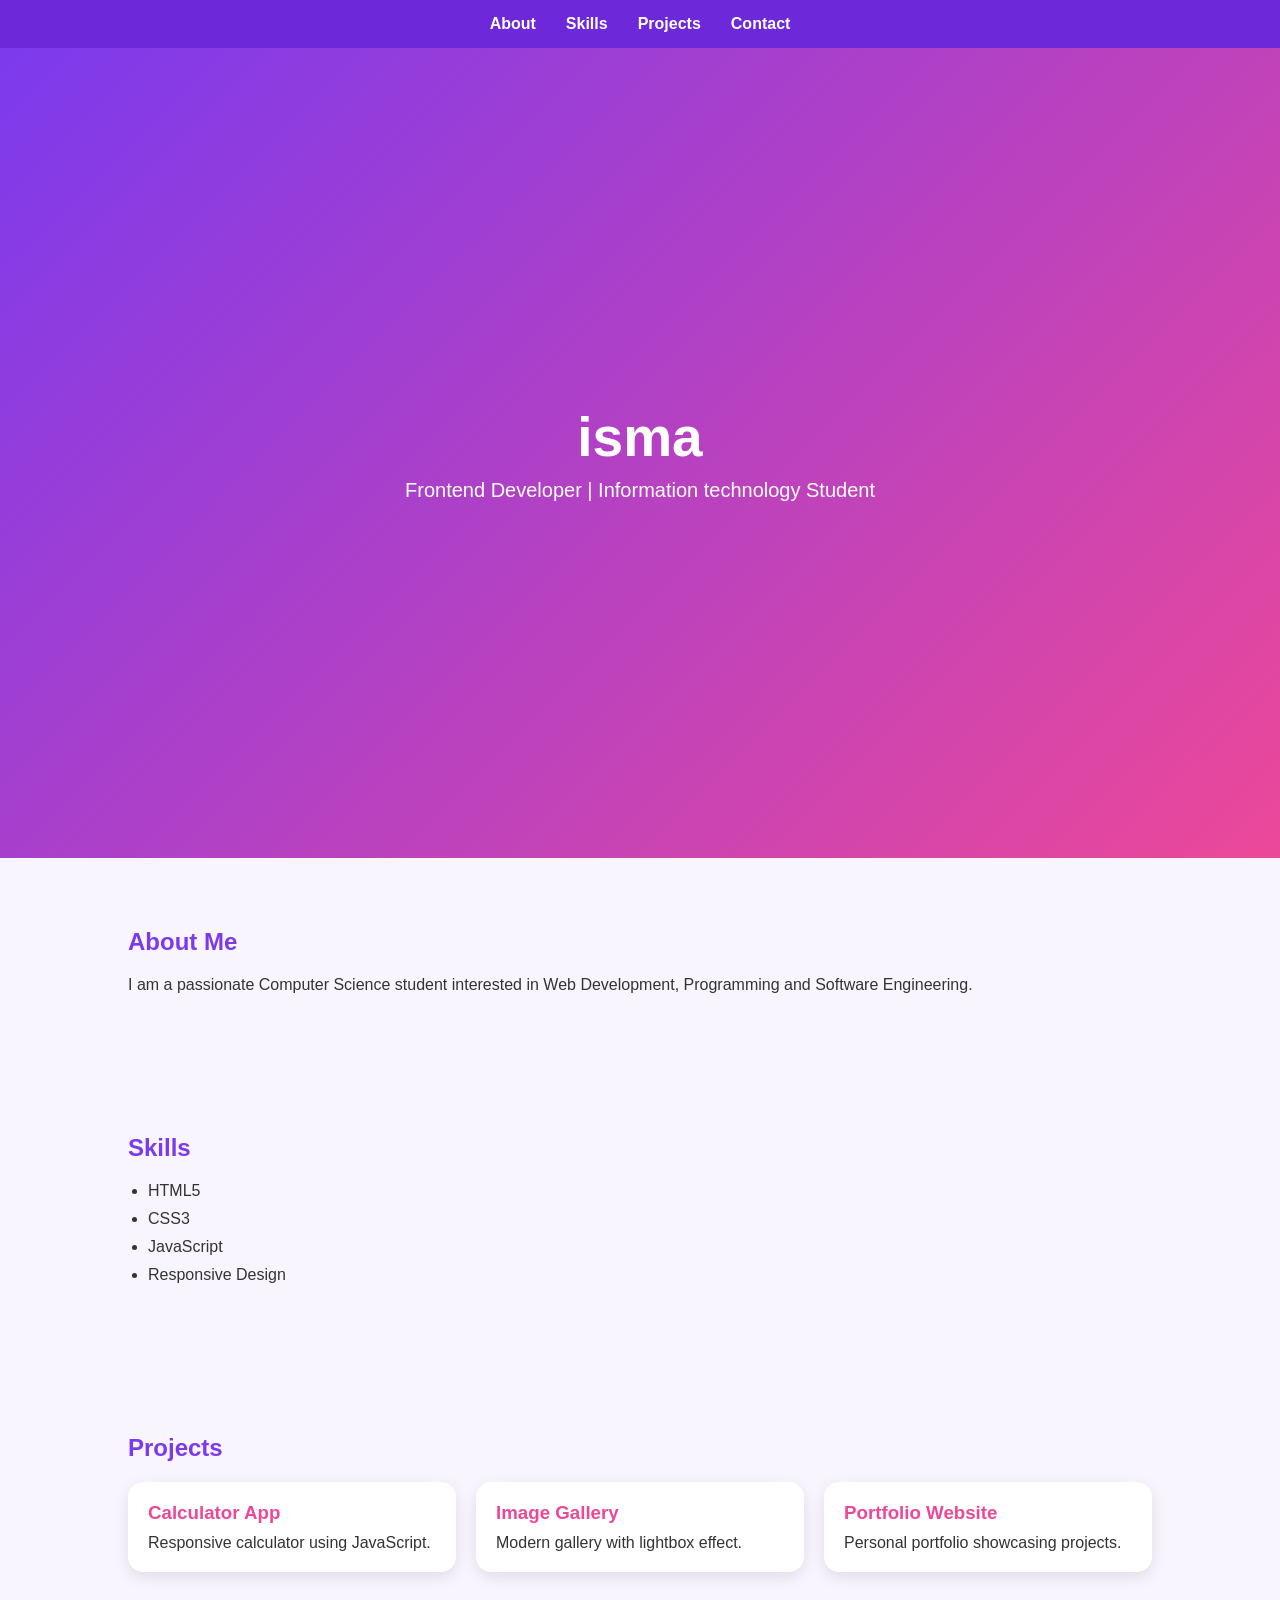
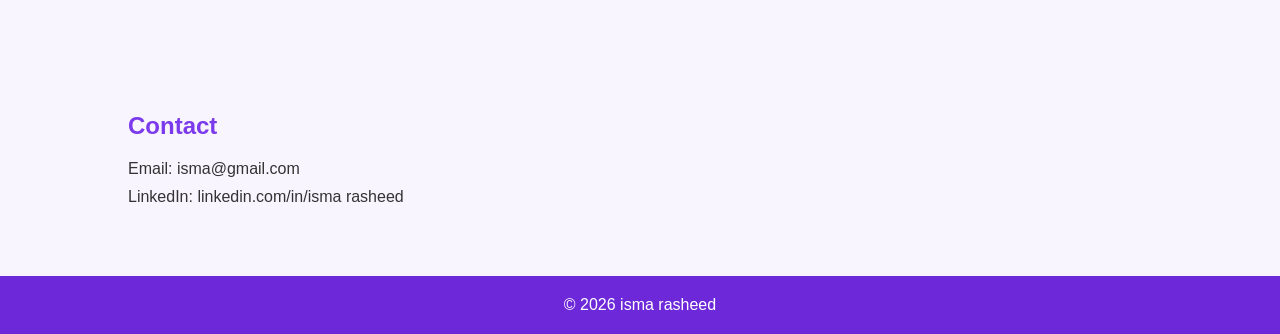
==== index.html @ 7cdf6208 "Add files via upload" ====
<!DOCTYPE html>
<html lang="en">
<head>
<meta charset="UTF-8">
<meta name="viewport" content="width=device-width, initial-scale=1.0">
<title>Portfolio</title>

<link rel="stylesheet" href="style.css">
</head>

<body>

<nav>
<ul>
<li><a href="#about">About</a></li>
<li><a href="#skills">Skills</a></li>
<li><a href="#projects">Projects</a></li>
<li><a href="#contact">Contact</a></li>
</ul>
</nav>

<section class="hero">
<h1>isma</h1>
<p>Frontend Developer | Information technology Student</p>
</section>

<section id="about">
<h2>About Me</h2>

<p>
I am a passionate Computer Science student interested in
Web Development, Programming and Software Engineering.
</p>
</section>

<section id="skills">
<h2>Skills</h2>

<ul>
<li>HTML5</li>
<li>CSS3</li>
<li>JavaScript</li>
<li>Responsive Design</li>
</ul>
</section>

<section id="projects">

<h2>Projects</h2>

<div class="projects">

<div class="card">
<h3>Calculator App</h3>
<p>Responsive calculator using JavaScript.</p>
</div>

<div class="card">
<h3>Image Gallery</h3>
<p>Modern gallery with lightbox effect.</p>
</div>

<div class="card">
<h3>Portfolio Website</h3>
<p>Personal portfolio showcasing projects.</p>
</div>

</div>

</section>

<section id="contact">

<h2>Contact</h2>

<p>Email: isma@gmail.com</p>

<p>LinkedIn: linkedin.com/in/isma rasheed</p>

</section>

<footer>
<p>© 2026 isma rasheed</p>
</footer>

</body>
</html>
---- style.css ----
*{
    margin:0;
    padding:0;
    box-sizing:border-box;
    font-family:'Segoe UI',sans-serif;
    scroll-behavior:smooth;
}

body{
    background:#f8f5ff;
    color:#333;
}

/* Navbar */

nav{
    background:#6d28d9;
    padding:15px;
    position:sticky;
    top:0;
}

nav ul{
    display:flex;
    justify-content:center;
    list-style:none;
    gap:30px;
}

nav a{
    color:white;
    text-decoration:none;
    font-weight:bold;
}

nav a:hover{
    color:#fbcfe8;
}

/* Hero Section */

.hero{
    height:90vh;
    display:flex;
    justify-content:center;
    align-items:center;
    flex-direction:column;
    text-align:center;
    color:white;

    background:linear-gradient(
    135deg,
    #7c3aed,
    #ec4899
    );
}

.hero h1{
    font-size:55px;
}

.hero p{
    margin-top:10px;
    font-size:20px;
}

/* Sections */

section{
    padding:70px 10%;
}

h2{
    color:#7c3aed;
    margin-bottom:20px;
}

/* Skills */

#skills ul{
    padding-left:20px;
}

#skills li{
    margin-bottom:10px;
}

/* Projects */

.projects{
    display:grid;
    grid-template-columns:
    repeat(auto-fit,minmax(250px,1fr));
    gap:20px;
}

.card{
    background:white;
    padding:20px;
    border-radius:15px;

    box-shadow:
    0 5px 15px rgba(0,0,0,0.1);

    transition:0.3s;
}

.card:hover{
    transform:translateY(-8px);
}

.card h3{
    color:#ec4899;
    margin-bottom:10px;
}

/* Contact */

#contact p{
    margin-top:10px;
}

/* Footer */

footer{
    background:#6d28d9;
    color:white;
    text-align:center;
    padding:20px;
}

/* Responsive */

@media(max-width:768px){

nav ul{
    gap:15px;
    flex-wrap:wrap;
}

.hero h1{
    font-size:40px;
}

}
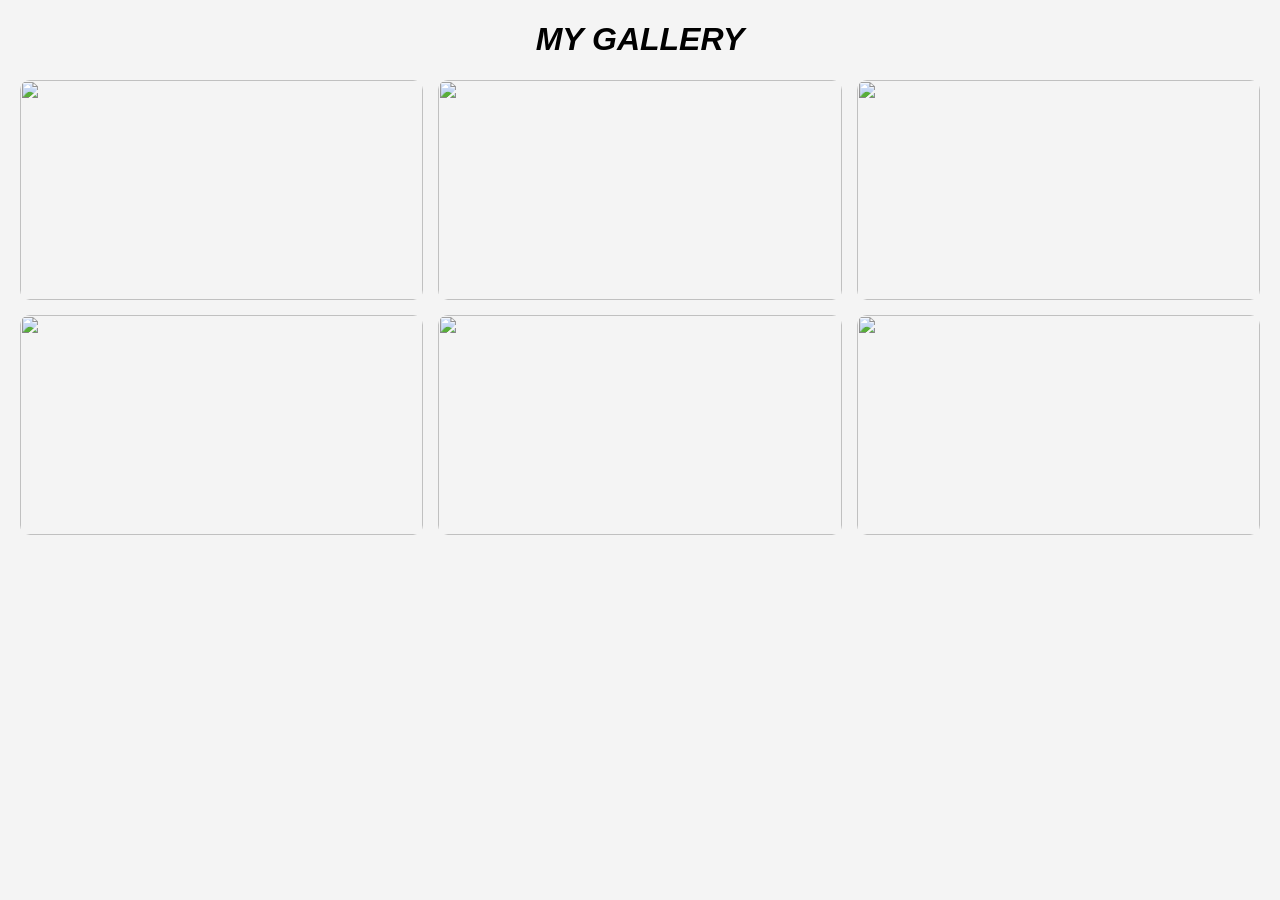
==== commit 07af55b1: "Add files via upload" ====
--- a/index.html
+++ b/index.html
@@ -1,87 +1,39 @@
 <!DOCTYPE html>
-<html lang="en">
+<html>
 <head>
-<meta charset="UTF-8">
-<meta name="viewport" content="width=device-width, initial-scale=1.0">
-<title>Portfolio</title>
-
-<link rel="stylesheet" href="style.css">
+    <title>Image Gallery</title>
+    <link rel="stylesheet" href="style.css">
 </head>
 
 <body>
 
-<nav>
-<ul>
-<li><a href="#about">About</a></li>
-<li><a href="#skills">Skills</a></li>
-<li><a href="#projects">Projects</a></li>
-<li><a href="#contact">Contact</a></li>
-</ul>
-</nav>
+<h1><i><b>MY GALLERY</b></i></h1>
 
-<section class="hero">
-<h1>isma</h1>
-<p>Frontend Developer | Information technology Student</p>
-</section>
+<div class="gallery">
 
-<section id="about">
-<h2>About Me</h2>
+    <img src="./media/i5.jpg" onclick="openImage(2)">
+    <img src="./media/i1.jpg" onclick="openImage(1)">
+    <img src="./media/i8.jpg" onclick="openImage(2)">
 
-<p>
-I am a passionate Computer Science student interested in
-Web Development, Programming and Software Engineering.
-</p>
-</section>
-
-<section id="skills">
-<h2>Skills</h2>
-
-<ul>
-<li>HTML5</li>
-<li>CSS3</li>
-<li>JavaScript</li>
-<li>Responsive Design</li>
-</ul>
-</section>
-
-<section id="projects">
-
-<h2>Projects</h2>
-
-<div class="projects">
-
-<div class="card">
-<h3>Calculator App</h3>
-<p>Responsive calculator using JavaScript.</p>
-</div>
-
-<div class="card">
-<h3>Image Gallery</h3>
-<p>Modern gallery with lightbox effect.</p>
-</div>
-
-<div class="card">
-<h3>Portfolio Website</h3>
-<p>Personal portfolio showcasing projects.</p>
-</div>
+    <img src="./media/i3.webp" onclick="openImage(3)">
+    <img src="./media/i8.jpg" onclick="openImage(4)">
+    <img src="./media/i4.webp" onclick="openImage(5)">
 
 </div>
 
-</section>
+<div class="lightbox" id="lightbox">
 
-<section id="contact">
+    <span class="close" onclick="closeImage()">&times;</span>
 
-<h2>Contact</h2>
+    <button class="prev" onclick="previousImage()">❮</button>
 
-<p>Email: isma@gmail.com</p>
+    <img id="lightbox-img">
 
-<p>LinkedIn: linkedin.com/in/isma rasheed</p>
+    <button class="next" onclick="nextImage()">❯</button>
 
-</section>
+</div>
 
-<footer>
-<p>© 2026 isma rasheed</p>
-</footer>
+<script src="script.js"></script>
 
 </body>
 </html>
--- a/style.css
+++ b/style.css
@@ -1,145 +1,88 @@
-*{
-    margin:0;
-    padding:0;
-    box-sizing:border-box;
-    font-family:'Segoe UI',sans-serif;
-    scroll-behavior:smooth;
+body{
+    font-family: Arial, sans-serif;
+    background:#f4f4f4;
+    margin:20px;
 }
 
-body{
-    background:#f8f5ff;
-    color:#333;
+h1{
+    text-align:center;
 }
 
-/* Navbar */
-
-nav{
-    background:#6d28d9;
-    padding:15px;
-    position:sticky;
-    top:0;
+.gallery{
+    display:grid;
+    grid-template-columns:repeat(3,1fr);
+    gap:15px;
 }
 
-nav ul{
-    display:flex;
-    justify-content:center;
-    list-style:none;
-    gap:30px;
+.gallery img{
+    width:100%;
+    height:220px;
+    object-fit:cover;
+    cursor:pointer;
+    border-radius:10px;
+    transition:0.3s;
 }
 
-nav a{
-    color:white;
-    text-decoration:none;
-    font-weight:bold;
+.gallery img:hover{
+    transform:scale(1.05);
 }
 
-nav a:hover{
-    color:#fbcfe8;
+.lightbox{
+    display:none;
+    position:fixed;
+    top:0;
+    left:0;
+    width:100%;
+    height:100%;
+    background:rgba(0,0,0,0.9);
+    justify-content:center;
+    align-items:center;
 }
 
-/* Hero Section */
-
-.hero{
-    height:90vh;
-    display:flex;
-    justify-content:center;
-    align-items:center;
-    flex-direction:column;
-    text-align:center;
-    color:white;
-
-    background:linear-gradient(
-    135deg,
-    #7c3aed,
-    #ec4899
-    );
+.lightbox img{
+    width:70%;
+    max-height:80%;
 }
 
-.hero h1{
-    font-size:55px;
+.close{
+    position:absolute;
+    top:20px;
+    right:30px;
+    color:white;
+    font-size:35px;
+    cursor:pointer;
 }
 
-.hero p{
-    margin-top:10px;
+.prev,
+.next{
+    position:absolute;
+    background:white;
+    border:none;
+    padding:10px 15px;
+    cursor:pointer;
     font-size:20px;
 }
 
-/* Sections */
-
-section{
-    padding:70px 10%;
+.prev{
+    left:20px;
 }
 
-h2{
-    color:#7c3aed;
-    margin-bottom:20px;
+.next{
+    right:20px;
 }
-
-/* Skills */
-
-#skills ul{
-    padding-left:20px;
-}
-
-#skills li{
-    margin-bottom:10px;
-}
-
-/* Projects */
-
-.projects{
-    display:grid;
-    grid-template-columns:
-    repeat(auto-fit,minmax(250px,1fr));
-    gap:20px;
-}
-
-.card{
-    background:white;
-    padding:20px;
-    border-radius:15px;
-
-    box-shadow:
-    0 5px 15px rgba(0,0,0,0.1);
-
-    transition:0.3s;
-}
-
-.card:hover{
-    transform:translateY(-8px);
-}
-
-.card h3{
-    color:#ec4899;
-    margin-bottom:10px;
-}
-
-/* Contact */
-
-#contact p{
-    margin-top:10px;
-}
-
-/* Footer */
-
-footer{
-    background:#6d28d9;
-    color:white;
-    text-align:center;
-    padding:20px;
-}
-
-/* Responsive */
 
 @media(max-width:768px){
 
-nav ul{
-    gap:15px;
-    flex-wrap:wrap;
+.gallery{
+    grid-template-columns:repeat(2,1fr);
 }
 
-.hero h1{
-    font-size:40px;
+}
+
+@media(max-width:500px){
+
+.gallery{
+    grid-template-columns:1fr;
 }
 
 }
